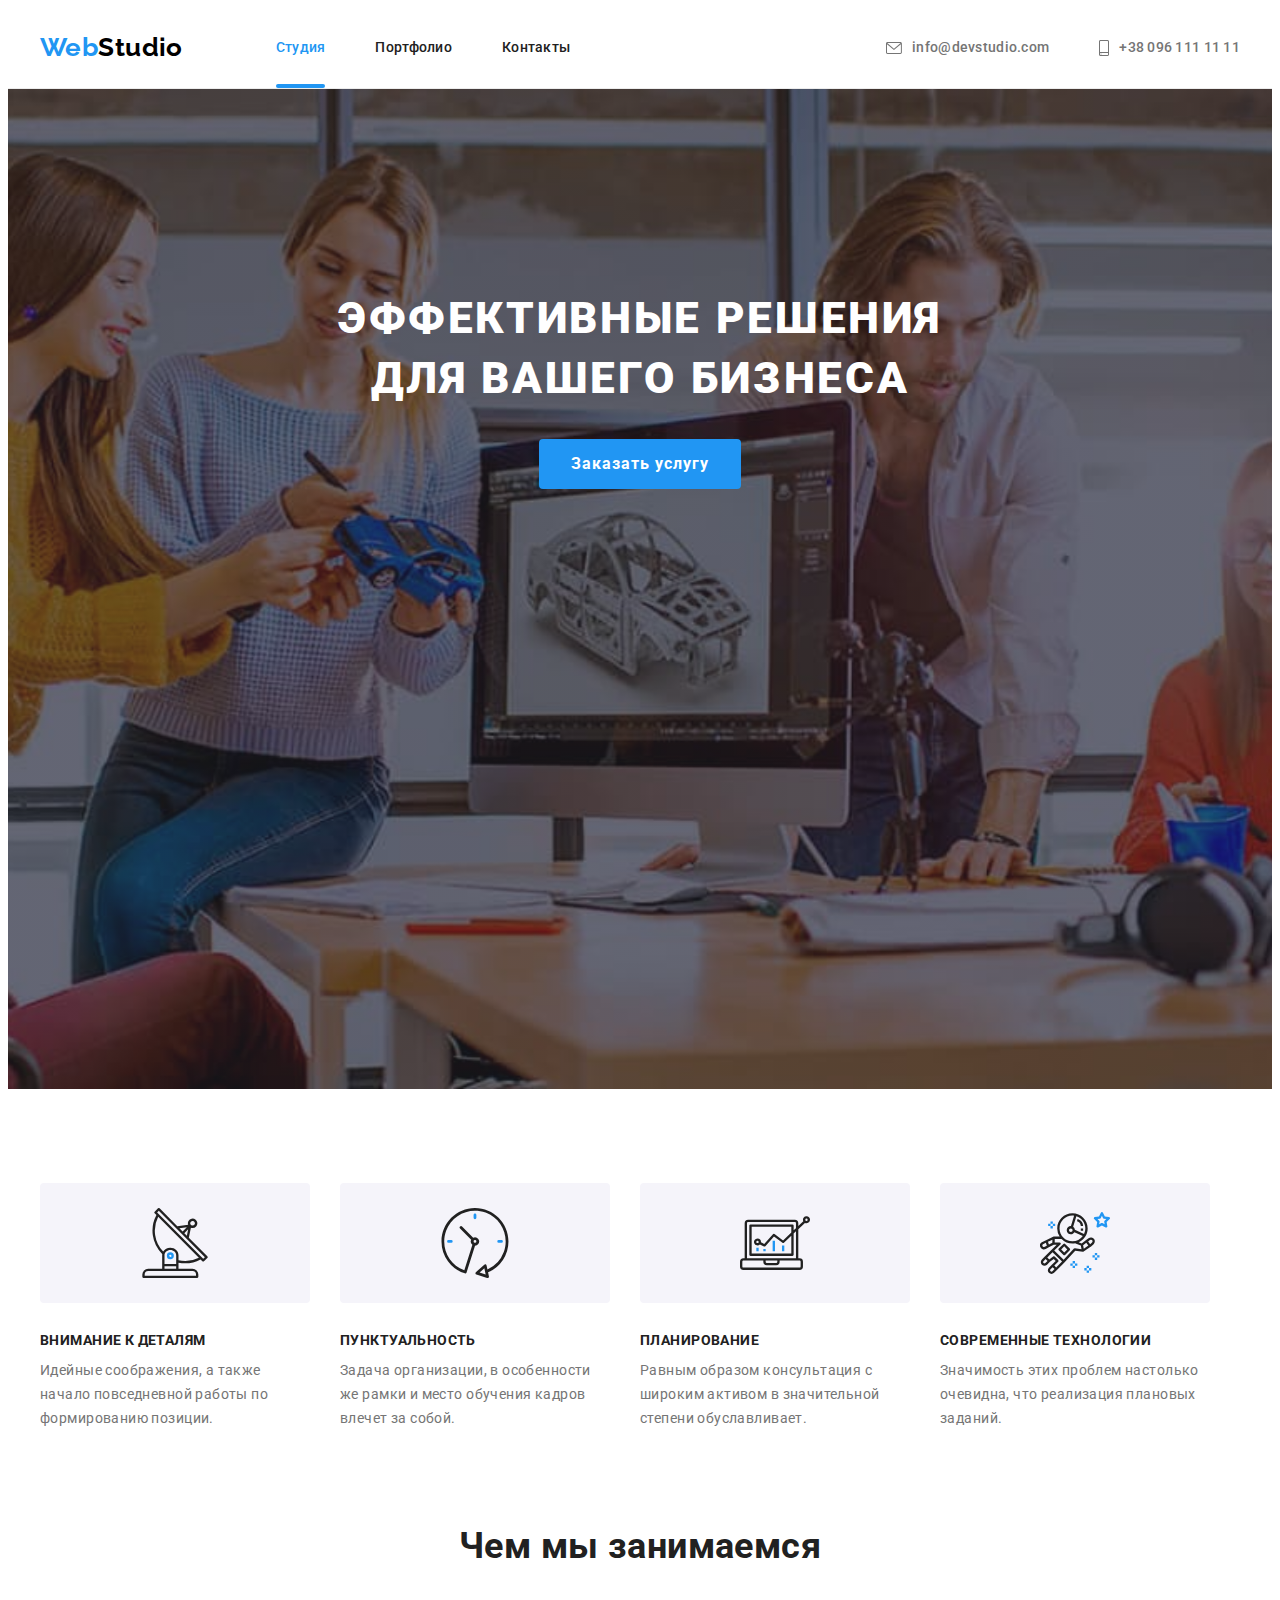
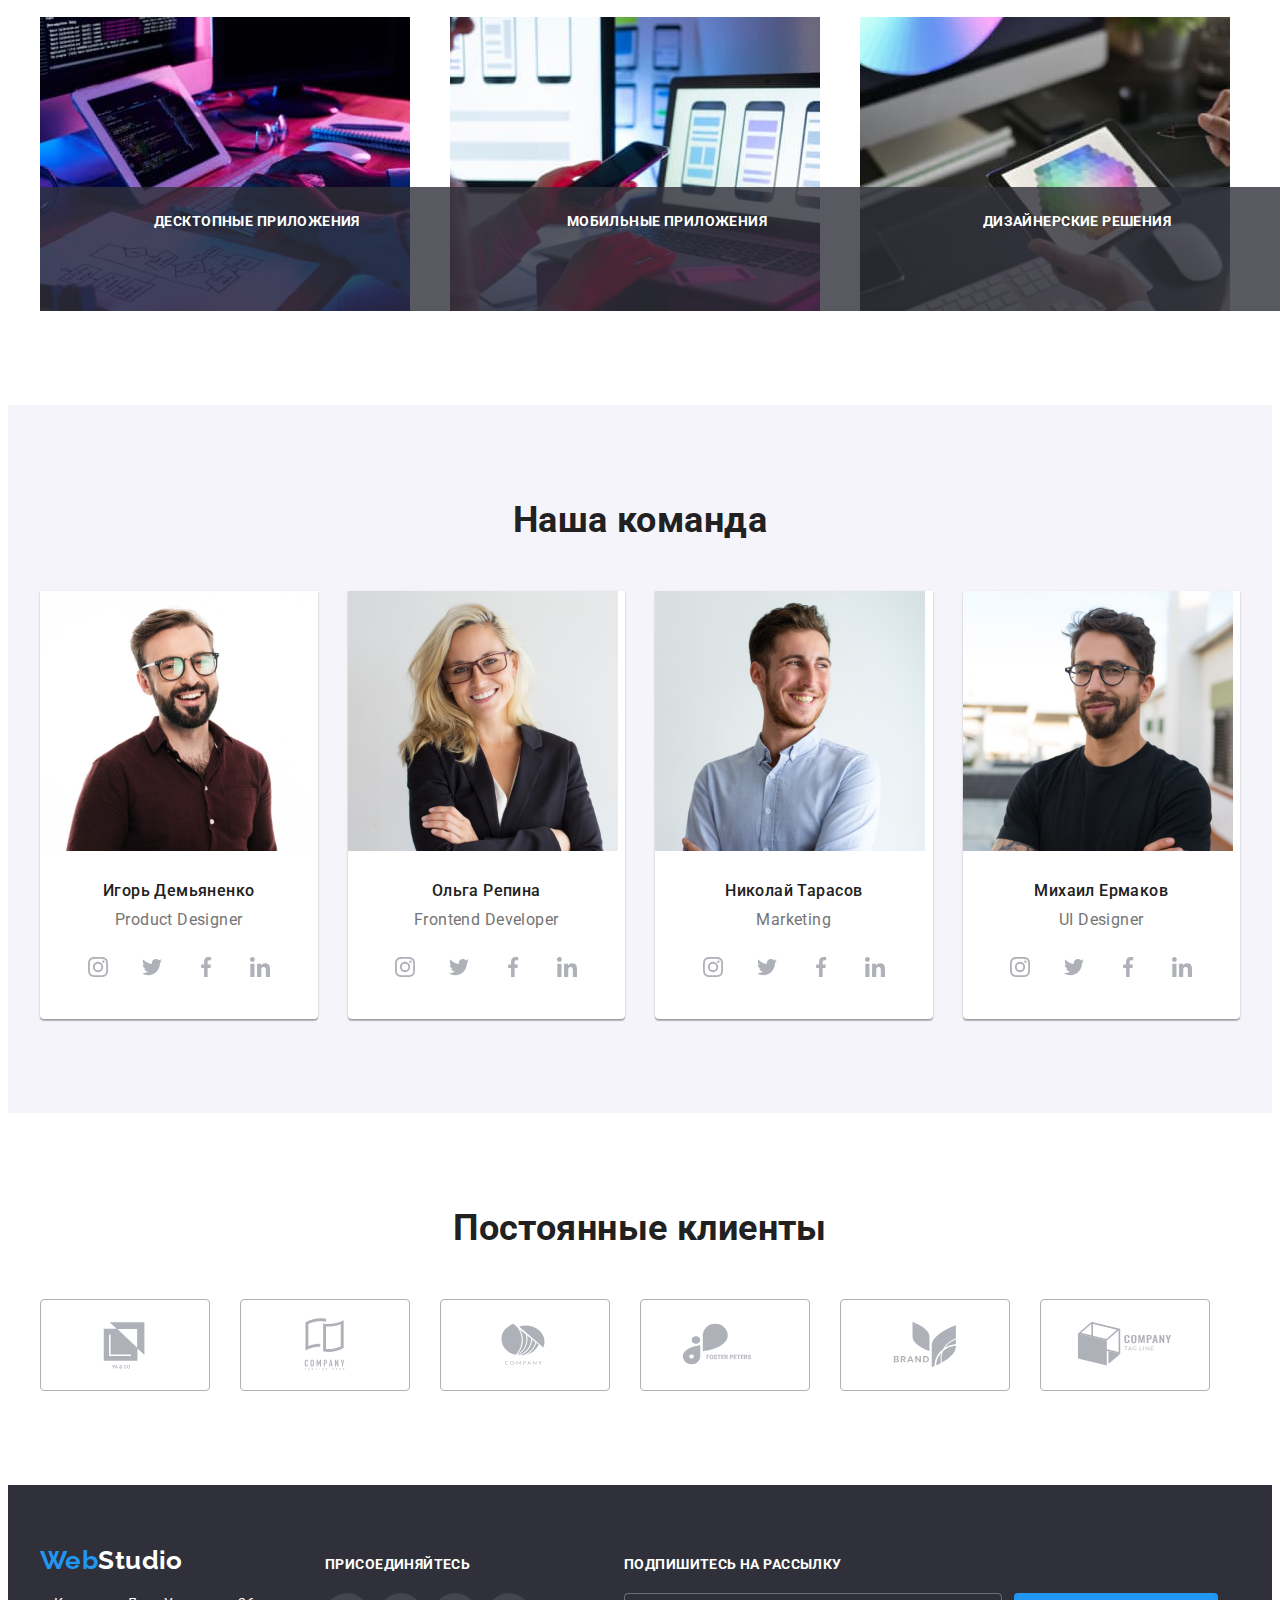
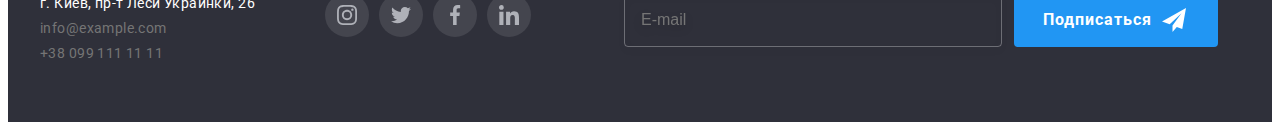
==== index.html @ b21def28 "add modal input" ====
<!DOCTYPE html>
<html lang="ru">

<head>
    <meta charset="UTF-8">
    <meta http-equiv="X-UA-Compatible" content="IE=edge">
    <meta name="viewport" content="width=device-width, initial-scale=1.0">
    <title>WebStudio</title>
    <link rel="preconnect" href="https://fonts.googleapis.com">
    <link rel="preconnect" href="https://fonts.gstatic.com" crossorigin>
    <link href="https://fonts.googleapis.com/css2?family=Raleway:wght@700&family=Roboto:wght@400;500;700;900&display=swap"
        rel="stylesheet">
    <link rel="stylesheet" href="https://cdnjs.cloudflare.com/ajax/libs/modern-normalize/1.1.0/modern-normalize.min.css"
        integrity="sha512-wpPYUAdjBVSE4KJnH1VR1HeZfpl1ub8YT/NKx4PuQ5NmX2tKuGu6U/JRp5y+Y8XG2tV+wKQpNHVUX03MfMFn9Q=="
        crossorigin="anonymous" referrerpolicy="no-referrer" />
    <link rel="stylesheet" href="./css/styles.css" />
</head>

<body>

    <!--Шапка сайта-->
    
    <header class="page-header">
        <div class="container container-header">
            <a href="./index.html" class="logo black"><span class="logo-colorful">Web</span>Studio</a>

            <!--Навигация на другие страницы-->

            <nav class="site-nav">
                <ul class="site-nav-list">
                    <li class="site-nav-item">
                        <a href="./index.html" class="link current">Студия</a>
                    </li>
                    <li class="site-nav-item">
                        <a href="./portfolio.html" class="link">Портфолио</a>
                    </li>
                    <li class="site-nav-item">
                        <a href="" class="link">Контакты</a>
                    </li>
                </ul>
            </nav>

            <!--Контактная информация-->

            <ul class="contacts">
                <li class="contacts-item">                                           
                    <a href="mailto:info@devstudio.com" class="contacts-link">
                        <svg class="contacts-item-icon" width="16px" height="12px">
                        <use href="images/icons.svg#icon-envelope-hover"></use>
                    </svg>info@devstudio.com</a>
                </li>
                <li class="contacts-item">
                    <a href="tel:+380961111111" class="contacts-link">
                        <svg class="contacts-item-icon" width="10px" height="16px">
                            <use href="images/icons.svg#icon-smartphone"></use>
                        </svg>+38 096 111 11 11</a>
                </li>
            </ul>
        </div>
    </header>

    <main>

        <!--Герой-->

        <section class="hero">
            <div class="container">

                <h1 class="hero-title">Эффективные решения для вашего бизнеса</h1>
                <button type="button" class="button" data-modal-open>Заказать услугу</button>
            </div>
        </section>

        <!--Преимущества-->

        <section class="section">
            <div class="container">
                <h2 class="section-title visually-hidden">Наши преимущества</h2>
                <ul class="features-list">
                    <li class="features-item features-item-details">
                        <div class="features-thumb">
                            <svg class="features-icon" width="70px" height="70px">
                                <use href="images/icons.svg#icon-antenna"></use>
                            </svg>
                        </div>
                        <h3 class="features-title">Внимание к деталям</h3>
                        <p class="features-text">Идейные соображения, а также начало повседневной работы по формированию позиции.</p>
                    </li>
                    <li class="features-item features-item-punctuality">
                        <div class="features-thumb">
                            <svg class="features-icon" width="70px" height="70px">
                                <use href="images/icons.svg#icon-clock"></use>
                            </svg>
                        </div>
                        <h3 class="features-title">Пунктуальность</h3>
                        <p class="features-text">Задача организации, в особенности же рамки и место обучения кадров влечет за собой.</p>
                    </li>
                    <li class="features-item features-item-planning">
                        <div class="features-thumb">
                            <svg class="features-icon" width="70px" height="70px">
                                <use href="images/icons.svg#icon-diagram"></use>
                            </svg>
                        </div>
                        <h3 class="features-title">Планирование</h3>
                        <p class="features-text">Равным образом консультация с широким активом в значительной степени обуславливает.</p>
                    </li>
                    <li class="features-item features-item-technologies">
                        <div class="features-thumb">
                            <svg class="features-icon" width="70px" height="70px">
                                <use href="images/icons.svg#icon-astronaut"></use>
                            </svg>
                        </div>
                        <h3 class="features-title">Современные технологии</h3>
                        <p class="features-text">Значимость этих проблем настолько очевидна, что реализация плановых заданий.</p>
                    </li>
                </ul>
            </div>
        </section>

        <!-- Род занятий -->

        <section class="work-section section">
            <div class="container">
                <h2 class="section-title">Чем мы занимаемся</h2>
                <ul class="work-list">
                    <li class="work-item">
                        <div class="work-wrap">
                            <img src="./images/programer-work-place.jpg" alt="Крупный план рабоего стола с планшетом и схемами разрботчика"
                                width="370" class="work-img">
                                <p class="work-img-text">Десктопные приложения</p>
                        </div>
                    </li>
                    <li class="work-item">
                        <div class="work-wrap">
                            <img src="./images/mobile-interface-design-process.jpg"
                                alt="Процесс разработки дизайна интерфейса мобильного приложения" width="370" class="work-img">
                            <p class="work-img-text">Мобильные приложения</p>
                        </div>
                    </li>
                    <li class="work-item">
                        <div class="work-wrap">
                            <img src="./images/web-design-choose-colour.jpg" alt="Творчиский момент выбора цветовой палитры веб дизайнером"
                                width="370" class="work-img">
                            <p class="work-img-text">Дизайнерские решения</p>
                        </div>
                    </li>
                </ul>
            </div>
        </section>

        <!--Команда-->

        <section class="team-section section">
            <div class="container">
                <h2 class="section-title">Наша команда</h2>
                <ul class="team-list">
                    <li class="team-item">
                        <img src="./images/Product-Designer.jpg" alt="Член команды. Product Designer" width="270" class="team-img">
                        <div class="team-item-content">
                            <h3 class="team-title">Игорь Демьяненко</h3>
                            <p class="team-content">Product Designer</p>
                            <ul class="socials-list">
                                <li class="socials-item">
                                    <a href="" class="socials-link">
                                        <svg class="socials-icon" width="20px" height="20px">
                                            <use href="images/icons.svg#icon-instagram"></use>
                                        </svg>
                                    </a>
                                </li>
                                <li class="socials-item">
                                    <a href="" class="socials-link">
                                        <svg class="socials-icon" width="20px" height="20px">
                                            <use href="images/icons.svg#icon-twitter"></use>
                                        </svg>
                                    </a>
                                </li>
                                <li class="socials-item">
                                    <a href="" class="socials-link">
                                        <svg class="socials-icon" width="20px" height="20px">
                                            <use href="images/icons.svg#icon-facebook"></use>
                                        </svg>
                                    </a>
                                </li>
                                <li class="socials-item">
                                    <a href="" class="socials-link">
                                        <svg class="socials-icon" width="20px" height="20px">
                                            <use href="images/icons.svg#icon-linkedin"></use>
                                        </svg>
                                    </a>
                                </li>
                            </ul>
                        </div>
                    </li>
                    <li class="team-item">
                        <img src="./images/Frontend-Developer.jpg" alt="Член команды. Frontend Developer" width="270" class="team-img">
                        <div class="team-item-content">
                            <h3 class="team-title">Ольга Репина</h3>
                            <p class="team-content">Frontend Developer</p>
                            <ul class="socials-list">
                                <li class="socials-item">
                                    <a href="" class="socials-link socials-link">
                                        <svg class="socials-icon" width="20px" height="20px">
                                            <use href="images/icons.svg#icon-instagram"></use>
                                        </svg>
                                    </a>
                                </li>
                                <li class="socials-item">
                                    <a href="" class="socials-link">
                                        <svg class="socials-icon" width="20px" height="20px">
                                            <use href="images/icons.svg#icon-twitter"></use>
                                        </svg>
                                    </a>
                                </li>
                                <li class="socials-item">
                                    <a href="" class="socials-link">
                                        <svg class="socials-icon" width="20px" height="20px">
                                            <use href="images/icons.svg#icon-facebook"></use>
                                        </svg>
                                    </a>
                                </li>
                                <li class="socials-item">
                                    <a href="" class="socials-link">
                                        <svg class="socials-icon" width="20px" height="20px">
                                            <use href="images/icons.svg#icon-linkedin"></use>
                                        </svg>
                                    </a>
                                </li>
                            </ul>
                        </div>
                    </li>
                    <li class="team-item">
                        <img src="./images/Marketing.jpg" alt="Член команды. Marketing" width="270" class="team-img">
                        <div class="team-item-content">
                            <h3 class="team-title">Николай Тарасов</h3>
                            <p class="team-content">Marketing</p>
                            <ul class="socials-list">
                                <li class="socials-item">
                                    <a href="" class="socials-link">
                                        <svg class="socials-icon" width="20px" height="20px">
                                            <use href="images/icons.svg#icon-instagram"></use>
                                        </svg>
                                    </a>
                                </li>
                                <li class="socials-item">
                                    <a href="" class="socials-link">
                                        <svg class="socials-icon" width="20px" height="20px">
                                            <use href="images/icons.svg#icon-twitter"></use>
                                        </svg>
                                    </a>
                                </li>
                                <li class="socials-item">
                                    <a href="" class="socials-link">
                                        <svg class="socials-icon" width="20px" height="20px">
                                            <use href="images/icons.svg#icon-facebook"></use>
                                        </svg>
                                    </a>
                                </li>
                                <li class="socials-item">
                                    <a href="" class="socials-link">
                                        <svg class="socials-icon" width="20px" height="20px">
                                            <use href="images/icons.svg#icon-linkedin"></use>
                                        </svg>
                                    </a>
                                </li>
                            </ul>
                        </div>
                    </li>
                    <li class="team-item">
                        <img src="./images/UI-Designer.jpg" alt="Член команды. UI Designer" width="270" class="team-img">
                        <div class="team-item-content">
                            <h3 class="team-title">Михаил Ермаков</h3>
                            <p class="team-content">UI Designer</p>
                            <ul class="socials-list">
                                <li class="socials-item">
                                    <a href="" class="socials-link">
                                        <svg class="socials-icon" width="20px" height="20px">
                                            <use href="images/icons.svg#icon-instagram"></use>
                                        </svg>
                                    </a>
                                </li>
                                <li class="socials-item">
                                    <a href="" class="socials-link">
                                        <svg class="socials-icon" width="20px" height="20px">
                                            <use href="images/icons.svg#icon-twitter"></use>
                                        </svg>
                                    </a>
                                </li>
                                <li class="socials-item">
                                    <a href="" class="socials-link">
                                        <svg class="socials-icon" width="20px" height="20px">
                                            <use href="images/icons.svg#icon-facebook"></use>
                                        </svg>
                                    </a>
                                </li>
                                <li class="socials-item">
                                    <a href="" class="socials-link">
                                        <svg class="socials-icon" width="20px" height="20px">
                                            <use href="images/icons.svg#icon-linkedin"></use>
                                        </svg>
                                    </a>
                                </li>
                            </ul>
                        </div>
                    </li>
                </ul>
            </div>
        </section>

        <!-- Clients -->
        <section class="clients-section section">
            <div class="container">
                <h2 class="section-title">Постоянные клиенты</h2>
                <ul class="clients-list">
                    <li class="clients-item">
                        <a href="" class="clients-link">
                            <svg class="clients-icon" width="106px" height="60px">
                                <use href="images/icons.svg#icon-Logo-1"></use>
                            </svg>
                        </a>
                    </li>
                    <li class="clients-item">
                        <a href="" class="clients-link">
                            <svg class="clients-icon" width="106px" height="60px">
                                <use href="images/icons.svg#icon-Logo-2"></use>
                            </svg>
                        </a>
                    </li>
                    <li class="clients-item">
                        <a href="" class="clients-link">
                            <svg class="clients-icon" width="106px" height="60px">
                                <use href="images/icons.svg#icon-Logo-3"></use>
                            </svg>
                        </a>
                    </li>
                    <li class="clients-item">
                        <a href="" class="clients-link">
                            <svg class="clients-icon" width="106px" height="60px">
                                <use href="images/icons.svg#icon-Logo-4"></use>
                            </svg>
                        </a>
                    </li>
                    <li class="clients-item">
                        <a href="" class="clients-link">
                            <svg class="clients-icon" width="106px" height="60px">
                                <use href="images/icons.svg#icon-Logo-5"></use>
                            </svg>
                        </a>
                    </li>
                    <li class="clients-item">
                        <a href="" class="clients-link">
                            <svg class="clients-icon" width="106px" height="60px">
                                <use href="images/icons.svg#icon-Logo-6"></use>
                            </svg>
                        </a>
                    </li>
                </ul>
            </div>
        </section>

    </main>

    <!--Футер-->

    <footer class="footer-page">
        <section class="container footer-container">
            <div class="footer-address">
            <a href="./index.html" class="logo white footer"><span class="logo-colorful">Web</span>Studio</a>
            <address class="address-page">
                <ul class="address-info">
                    <li class="address-info-item">
                        <a href="https://goo.gl/maps/abhT5cTDyqeb4DfZ7" target="_blank" rel="noopener noreferrer" class="location link">г. Киев,
                            пр-т Леси Украинки, 26</a>
                        </li>
                    <li class="address-info-item">
                        <a href="mailto:info@example.com" class="contacts-link">info@example.com</a>
                    </li>
                    <li class="address-info-item">
                        <a href="tel:+380991111111" class="contacts-link">+38 099 111 11 11</a>
                    </li>
                </ul>
            </address>
            </div>
            <div class="join">
                <h3 class="join-title">присоединяйтесь</h3>
                <ul class="socials-list join-socials-list">
                    <li class="socials-item page-socials-item">
                        <a href="" class="socials-link">
                            <svg class="socials-icon" width="20px" height="20px">
                                <use href="images/icons.svg#icon-instagram"></use>
                            </svg>
                        </a>
                    </li>
                    <li class="socials-item page-socials-item">
                        <a href="" class="socials-link">
                            <svg class="socials-icon" width="20px" height="20px">
                                <use href="images/icons.svg#icon-twitter"></use>
                            </svg>
                        </a>
                    </li>
                    <li class="socials-item page-socials-item">
                        <a href="" class="socials-link">
                            <svg class="socials-icon" width="20px" height="20px">
                                <use href="images/icons.svg#icon-facebook"></use>
                            </svg>
                        </a>
                    </li>
                    <li class="socials-item page-socials-item">
                        <a href="" class="socials-link">
                            <svg class="socials-icon" width="20px" height="20px">
                                <use href="images/icons.svg#icon-linkedin"></use>
                            </svg>
                        </a>
                    </li>
                </ul>
            </div>
            <div class="sub">
                <h3 class="join-title">Подпишитесь на рассылку</h3>
                <form class="sub-form">
                    <div class="form-wrap">
                        <label for="user-email"></label>
                        <input 
                            type="text" 
                            name="user-email" 
                            id="user-email"
                            class="sub-input"
                            placeholder="E-mail"
                            required>
                        <button class="button sub-btn"><span>Подписаться</span>
                            <svg width="24px" height="24px" class="sub-btn-icon">
                                <use href="./images/icons.svg#icon-send"></use>
                            </svg>
                        </button>
                    </div>
                </form>
            </div>
        </section>
    </footer>

    <!-- Модальное окно -->

    <div class="backdrop is-hidden" data-modal>
        <div class="modal">
            <button class="modal-close-button" data-modal-close>
                <svg width="11px" height="11px">
                    <use href="images/icons.svg#icon-close-btn"></use>
                </svg>
            </button>
            <p class="modal-title">Оставьте свои данные, мы вам перезвоним</p>
            <form class="modal-form">
                <div class="form-field">
                    <label for="user-name" class="modal-label">Имя</label>
                    <input type="text" name="user-name" id="user-name" class="modal-input" required>
                    <label for="user-tel" class="modal-label">Телефон</label>
                    <input type="text" name="user-tel" id="user-tel" class="modal-input" required>
                    <label for="user-mail" class="modal-label">Почта</label>
                    <input type="text" name="user-mail" id="user-mail" class="modal-input" required>
                    <buttont type="submit" class="button">Отправить</buttont>
                </div>
                
            </form>
        </div>
    </div>

    <script src="./js/modal.js"></script>

</body>

</html>
---- css/styles.css ----
/* цвет основоного текста #212121 */
/* вторичный цвет текста #757575 */
/* белый #fff */
/* черный #000000 */
/* акцент #2196F3 */
/* вторичный цвет фона #F5F4FA */
/* цвет футера #2F303A */

:root {
  --title-text-color: #212121;
  --primary-text-color: #757575;
  --accent-color: #2196f3;
  --secondary-bgc: #f5f4fa;
  --primary-white-color: #ffffff;
  --primary-black-color: #000000;
  --secondary-black-color: #2f303a;
  --secondary-btn-color: #188ce8;
  --secondary-border-color: #eeeeee;
  --primary-border-color: #ececec;
  --border-color: #afb1b8;
  --socials-bg-color: rgba(255, 255, 255, 0.1);
  --top-color: rgba(33, 150, 243, 0.9);
}

body {
  background-color: var(--primary-white-color);
  color: var(--primary-text-color);
  font-family: 'Roboto', sans-serif;
  letter-spacing: 0.03em;
  font-size: 14px;
  line-height: 1.14;
  box-sizing: border-box;
}

ul {
  padding: 0;
  margin: 0;
  list-style: none;
}

h1,
h2,
h3,
p {
  margin: 0;
}

img {
  display: block;
  max-width: 100%;
  height: auto;
}

.container {
  margin: 0 auto;
  padding: 0 15px;
  /* outline: 2px solid tomato; */
  width: 1200px;
}

.visually-hidden {
  position: absolute;
  white-space: nowrap;
  width: 1px;
  height: 1px;
  overflow: hidden;
  border: 0;
  padding: 0;
  clip: rect(0 0 0 0);
  clip-path: inset(50%);
  margin: -1px;
}

/* Header */

.container-header {
  display: flex;
  align-items: center;
}

.page-header {
  border-bottom: 1px solid var(--primary-border-color);
}
/* Logo */

.logo {
  font-family: 'Raleway', sans-serif;
  font-size: 26px;
  line-height: 1.2;
  font-weight: 700;
  text-decoration: none;
}

.logo.black {
  color: var(--primary-black-color);
}

.logo.white {
  color: var(--primary-white-color);
}

.logo-colorful {
  color: var(--accent-color);
}

/* Site nav */
.site-nav-list {
  display: flex;
}

.site-nav-item + .site-nav-item {
  margin-left: 50px;
}

.site-nav {
  margin-left: 93px;
  font-weight: 500;
  letter-spacing: 0.02em;
  color: var(--title-text-color);
}

.site-nav .link {
  display: block;
  padding: 32px 0;
  text-decoration: none;
  position: relative;
  transition: color 250ms cubic-bezier(0.4, 0, 0.2, 1);
  color: var(--title-text-color);
}

.site-nav .link:hover,
.site-nav .link:focus {
  color: var(--accent-color);
}

.site-nav .link.current {
  color: var(--accent-color);
}

.site-nav .link.current::after {
  content: '';
  width: 100%;
  height: 4px;
  position: absolute;
  background-color: var(--accent-color);
  left: 0;
  bottom: 0;
  border-radius: 2px;
}

/* Contacts */
.contacts {
  display: flex;
  align-items: center;
  margin-left: auto;
  font-weight: 500;
  letter-spacing: 0.02em;
}

.contacts-item + .contacts-item {
  margin-left: 50px;
}

.contacts-item-icon {
  margin-right: 10px;
  fill: currentColor;
}

.contacts-item-icon:hover {
  fill: var(--accent-color);
}

.contacts-link {
  display: flex;
  align-items: center;
  transition: color 250ms cubic-bezier(0.4, 0, 0.2, 1);
  color: var(--primary-text-color);
  text-decoration: none;
}

.contacts-link:hover,
.contacts-link:focus {
  color: var(--accent-color);
}

/* Hero */

.hero {
  padding: 200px 0;
  max-width: 1600px;
  height: 600px;
  margin-left: auto;
  margin-right: auto;
  text-align: center;
  letter-spacing: 0.06em;
  background-color: var(--secondary-black-color);
  background-image: linear-gradient(rgba(47, 48, 58, 0.4), rgba(47, 48, 58, 0.4)),
    url(../images/hero-bg.jpg);
  background-repeat: no-repeat;
  background-position: center;
  background-size: cover;
}

.hero-title {
  margin-left: auto;
  margin-right: auto;
  margin-top: 0;
  margin-bottom: 30px;
  width: 696px;
  font-weight: 900;
  font-size: 44px;
  line-height: 1.36;
  letter-spacing: 0.06em;
  text-transform: uppercase;
  color: var(--primary-white-color);
}

/* Button */

.button {
  padding: 10px 32px;
  border-radius: 4px;
  min-width: 200px;
  font-weight: 700;
  font-size: 16px;
  line-height: 1.88;
  letter-spacing: 0.06em;
  text-align: center;
  cursor: pointer;
  border: none;
  font-family: inherit;
  transition: background-color 250ms cubic-bezier(0.4, 0, 0.2, 1);
  color: var(--primary-white-color);
  background-color: var(--accent-color);
}

.button:hover,
.button:focus {
  background-color: var(--secondary-btn-color);
}

/* Section */

.section.no-padding {
  padding-top: 0;
  padding-bottom: 0;
}

.section-title {
  margin-top: 0;
  margin-bottom: 50px;
  font-weight: 700;
  font-size: 36px;
  line-height: 1.17;
  text-align: center;
  color: var(--title-text-color);
}

/* Features */
.section {
  padding-top: 94px;
  padding-bottom: 94px;
}

.features-list {
  display: flex;
  margin-left: -30px;
}

.features-item {
  margin-left: 30px;
  width: 270px;
}

.features-thumb {
  display: flex;
  justify-content: center;
  align-items: center;
  margin-bottom: 30px;
  height: 120px;
  background-color: var(--secondary-bgc);
  border-radius: 4px;
}

.features-title {
  margin-top: 0;
  margin-bottom: 10px;
  font-weight: 700;
  font-size: 14px;
  text-transform: uppercase;
  color: var(--title-text-color);
}

.features-text {
  margin-top: 0;
  margin-bottom: 0;
  line-height: 1.71;
  width: 270px;
}

/* Work */

.work-section {
  padding-top: 0;
}

.work-list {
  display: flex;
  flex-wrap: wrap;
  margin-left: -30px;
}

.work-item {
  flex-basis: calc(100% / 3 - 30px);
  margin-left: 30px;
}

.work-wrap {
  position: relative;
}

.work-img-text {
  position: absolute;
  bottom: 0;
  left: 0;
  padding: 27px;
  width: 100%;
  height: 70px;
  font-weight: 700;
  text-align: center;
  text-transform: uppercase;
  color: var(--primary-white-color);
  background: rgba(47, 48, 58, 0.8);
}

/* Team */

.team-section {
  background-color: var(--secondary-bgc);
}

.team-title {
  margin-top: 0;
  margin-bottom: 10px;
  font-weight: 500;
  font-size: 16px;
  line-height: 1.19;
  color: var(--title-text-color);
}

.team-content {
  font-size: 16px;
  line-height: 1.19;
}

.team-list {
  display: flex;
  flex-wrap: wrap;
  margin-left: -30px;
}

.team-item-content {
  padding: 30px 0;
}

.team-item {
  flex-basis: calc(100% / 4 - 30px);
  margin-left: 30px;
  text-align: center;
  background-color: var(--primary-white-color);
  box-shadow: 0px 1px 3px rgba(0, 0, 0, 0.12), 0px 1px 1px rgba(0, 0, 0, 0.14),
    0px 2px 1px rgba(0, 0, 0, 0.2);
  border-radius: 0px 0px 4px 4px;
}

/* Socials */

.socials-list {
  display: flex;
  justify-content: center;
  margin-top: 16px;
}

.socials-item {
  width: 44px;
  height: 44px;
}

.socials-item + .socials-item {
  margin-left: 10px;
}

.socials-link {
  display: flex;
  align-items: center;
  justify-content: center;
  width: 100%;
  height: 100%;
  transition: background-color 250ms cubic-bezier(0.4, 0, 0.2, 1),
    color 250ms cubic-bezier(0.4, 0, 0.2, 1);
  color: #afb1b8;
  background-color: var(--socials-bg-color);
  border-radius: 50%;
}

.socials-link:hover,
.socials-link:focus {
  background-color: var(--accent-color);
  color: var(--primary-white-color);
}
.socials-icon {
  fill: currentColor;
}

/* Clients */
.clients-list {
  display: flex;
}

.clients-item {
  width: 170px;
  height: 92px;
}

.clients-item:not(:first-child) {
  margin-left: 30px;
}

.clients-link {
  display: flex;
  justify-content: center;
  align-items: center;
  margin: auto;
  width: 100%;
  height: 100%;
  box-sizing: border-box;
  transition: color 250ms cubic-bezier(0.4, 0, 0.2, 1), border 250ms cubic-bezier(0.4, 0, 0.2, 1);
  color: var(--border-color);
  border: 1px solid var(--border-color);
  border-radius: 4px;
}

.clients-icon {
  fill: currentColor;
}

.clients-link:hover,
.clients-link:focus {
  color: var(--accent-color);
  border: 1px solid var(--accent-color);
}

/* Footer */
.footer-page {
  background-color: var(--secondary-black-color);
  padding-top: 60px;
  padding-bottom: 60px;
}

.footer-container {
  display: flex;
  align-items: baseline;
}

.adress-info {
  font-size: 14px;
  line-height: 1.71;
}

.address-page {
  margin-top: 20px;
}

.address-info {
  font-style: normal;
  list-style: none;
}

.location {
  color: var(--primary-white-color);
  text-decoration: none;
}

.address-info-item:not(:last-child) {
  margin-bottom: 9px;
}

/* Join */
.join {
  margin-left: 70px;
}

.join-title {
  font-family: Roboto;
  font-weight: 700;
  font-size: 14px;
  line-height: 1.14;
  letter-spacing: 0.03em;
  color: var(--primary-white-color);
  text-transform: uppercase;
}
.join-socials-list {
  margin-top: 20px;
}

.page-socials-link {
  background-color: var(--socials-bg-color);
}

/* Portfolio Page */

/*Filter */

.filter-button {
  font-family: inherit;
  color: var(--title-text-color);
  font-weight: 500;
  font-size: 16px;
  line-height: 1.62;
  letter-spacing: 0.03em;
  text-align: center;
  cursor: pointer;
  padding: 6px 22px;
  border-radius: 4px;
  transition: background-color 250ms cubic-bezier(0.4, 0, 0.2, 1),
    box-shadow 250ms cubic-bezier(0.4, 0, 0.2, 1), color 250ms cubic-bezier(0.4, 0, 0.2, 1);
  border: none;
}

.filter-button:focus,
.filter-button:hover {
  color: var(--primary-white-color);
  background-color: var(--accent-color);
  box-shadow: 0px 1px 1px rgba(0, 0, 0, 0.12), 0px 4px 4px rgba(0, 0, 0, 0.06),
    1px 4px 6px rgba(0, 0, 0, 0.16);
  border-radius: 4px;
  border: none;
}

.filter-list {
  display: flex;
  justify-content: center;
  margin-bottom: 50px;
}

.filter-item + .filter-item {
  margin-left: 8px;
}

/* Portfolio */

.portfolio {
  padding-top: 94px;
  padding-bottom: 94px;
}

.portfolio-title {
  margin-bottom: 4px;
  font-weight: 700;
  font-size: 18px;
  line-height: 2;
  letter-spacing: 0.06em;
  color: var(--title-text-color);
}

.portfolio-text {
  font-size: 16px;
  line-height: 1.87;
  color: var(--primary-text-color);
}

.portfolio-list {
  display: flex;
  flex-wrap: wrap;
  margin-left: -30px;
  margin-bottom: -30px;
}

.portfolio-item {
  flex-basis: calc(100% / 3 - 30px);
  margin-left: 30px;
  margin-bottom: 30px;
  /* position: relative; */
  background-color: var(--primary-white-color);
}

.portfolio-link {
  display: block;
  text-decoration: none;
  transition: box-shadow 250ms cubic-bezier(0.4, 0, 0.2, 1);
}

.portfolio-link:hover,
.portfolio-link:focus {
  box-shadow: 0px 1px 1px rgba(0, 0, 0, 0.12), 0px 4px 4px rgba(0, 0, 0, 0.06),
    1px 4px 6px rgba(0, 0, 0, 0.16);
}

.portfolio-item-frame {
  padding: 20px 24px;
  border: 1px solid var(--secondary-border-color);
}

.portfolio-item:hover .portfolio-outward-text {
  transform: translateY(0);
}

.portfolio-wrap {
  position: relative;
  overflow: hidden;
}

.portfolio-outward-text {
  position: absolute;
  transform: translateY(101%);
  transition: transform 250ms cubic-bezier(0.4, 0, 0.2, 1);
  top: 0;
  left: 0;
  padding: 63px 24px;
  height: 100%;
  font-size: 18px;
  line-height: 1.56;
  color: var(--primary-white-color);
  background-color: var(--top-color);
}

/* Modal */

.backdrop {
  position: fixed;
  top: 0;
  width: 100vw;
  height: 100vh;
  transition: opacity 250ms cubic-bezier(0.4, 0, 0.2, 1),
    visibility 250ms cubic-bezier(0.4, 0, 0.2, 1);
  background-color: rgba(0, 0, 0, 0.2);
}

.modal {
  position: absolute;
  top: 50%;
  left: 50%;
  transform: translate(-50%, -50%);
  width: 528px;
  height: 581px;
  background-color: var(--primary-white-color);
  box-shadow: 0px 1px 3px rgba(0, 0, 0, 0.12), 0px 1px 1px rgba(0, 0, 0, 0.14),
    0px 2px 1px rgba(0, 0, 0, 0.2);
  border-radius: 4px;
}

.modal-close-button {
  position: absolute;
  top: 8px;
  right: 8px;
  width: 30px;
  height: 30px;
  background-color: transparent;
  border: 1px solid rgba(0, 0, 0, 0.1);
  border-radius: 50%;
}

.is-hidden {
  opacity: 0;
  pointer-events: none;
  visibility: hidden;
}

.form-field {
  margin-left: 40px;
  width: 448px;
}

.modal-title {
  margin-bottom: 12px;
  font-weight: 700;
  font-size: 20px;
  line-height: 1.15;
  text-align: center;
  color: var(--title-text-color);
}

.modal-form {
  width: 448px;
}

.modal-input-wrap {
  position: relative;
  display: block;
}

.modal-input {
  margin-bottom: 10px;
  width: 100%;
  height: 40px;
  border: 1px solid rgba(33, 33, 33, 0.2);
  border-radius: 4px;
}

/* Sub */

.sub {
  margin-left: 93px;
}

.sub-form {
  margin-top: 20px;
}

.form-wrap {
  display: flex;
  justify-content: center;
}

.sub-input {
  padding-left: 16px;
  width: 358px;
  height: 50px;
  font-size: 16px;
  line-height: 1.25;
  background-color: transparent;
  filter: drop-shadow(0px 4px 4px rgba(0, 0, 0, 0.15));
  border: 1px solid rgba(255, 255, 255, 0.3);
  border-radius: 4px;
  color: rgba(255, 255, 255, 0.6);
}

.sub-btn {
  display: flex;
  align-items: center;
  margin-left: 12px;
  padding-left: 29px;
}

.sub-btn-icon {
  margin-left: 10px;
}
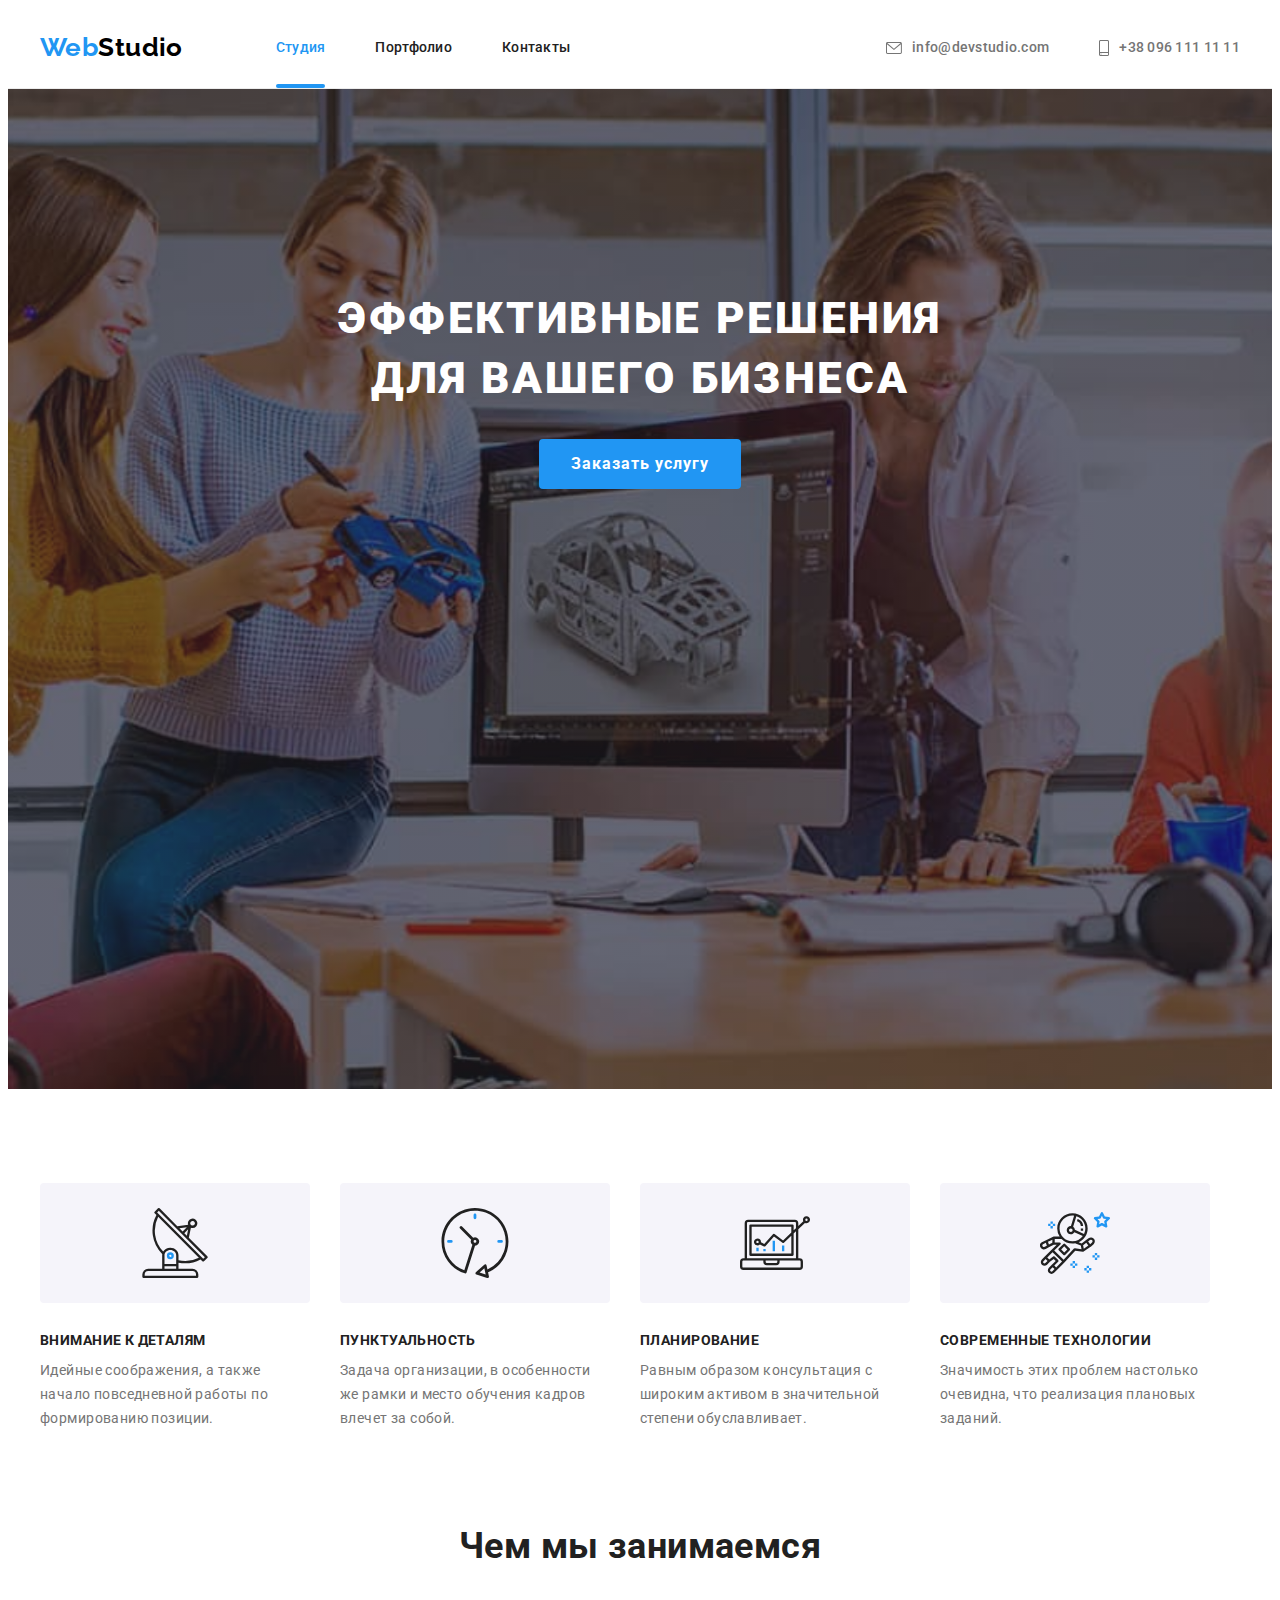
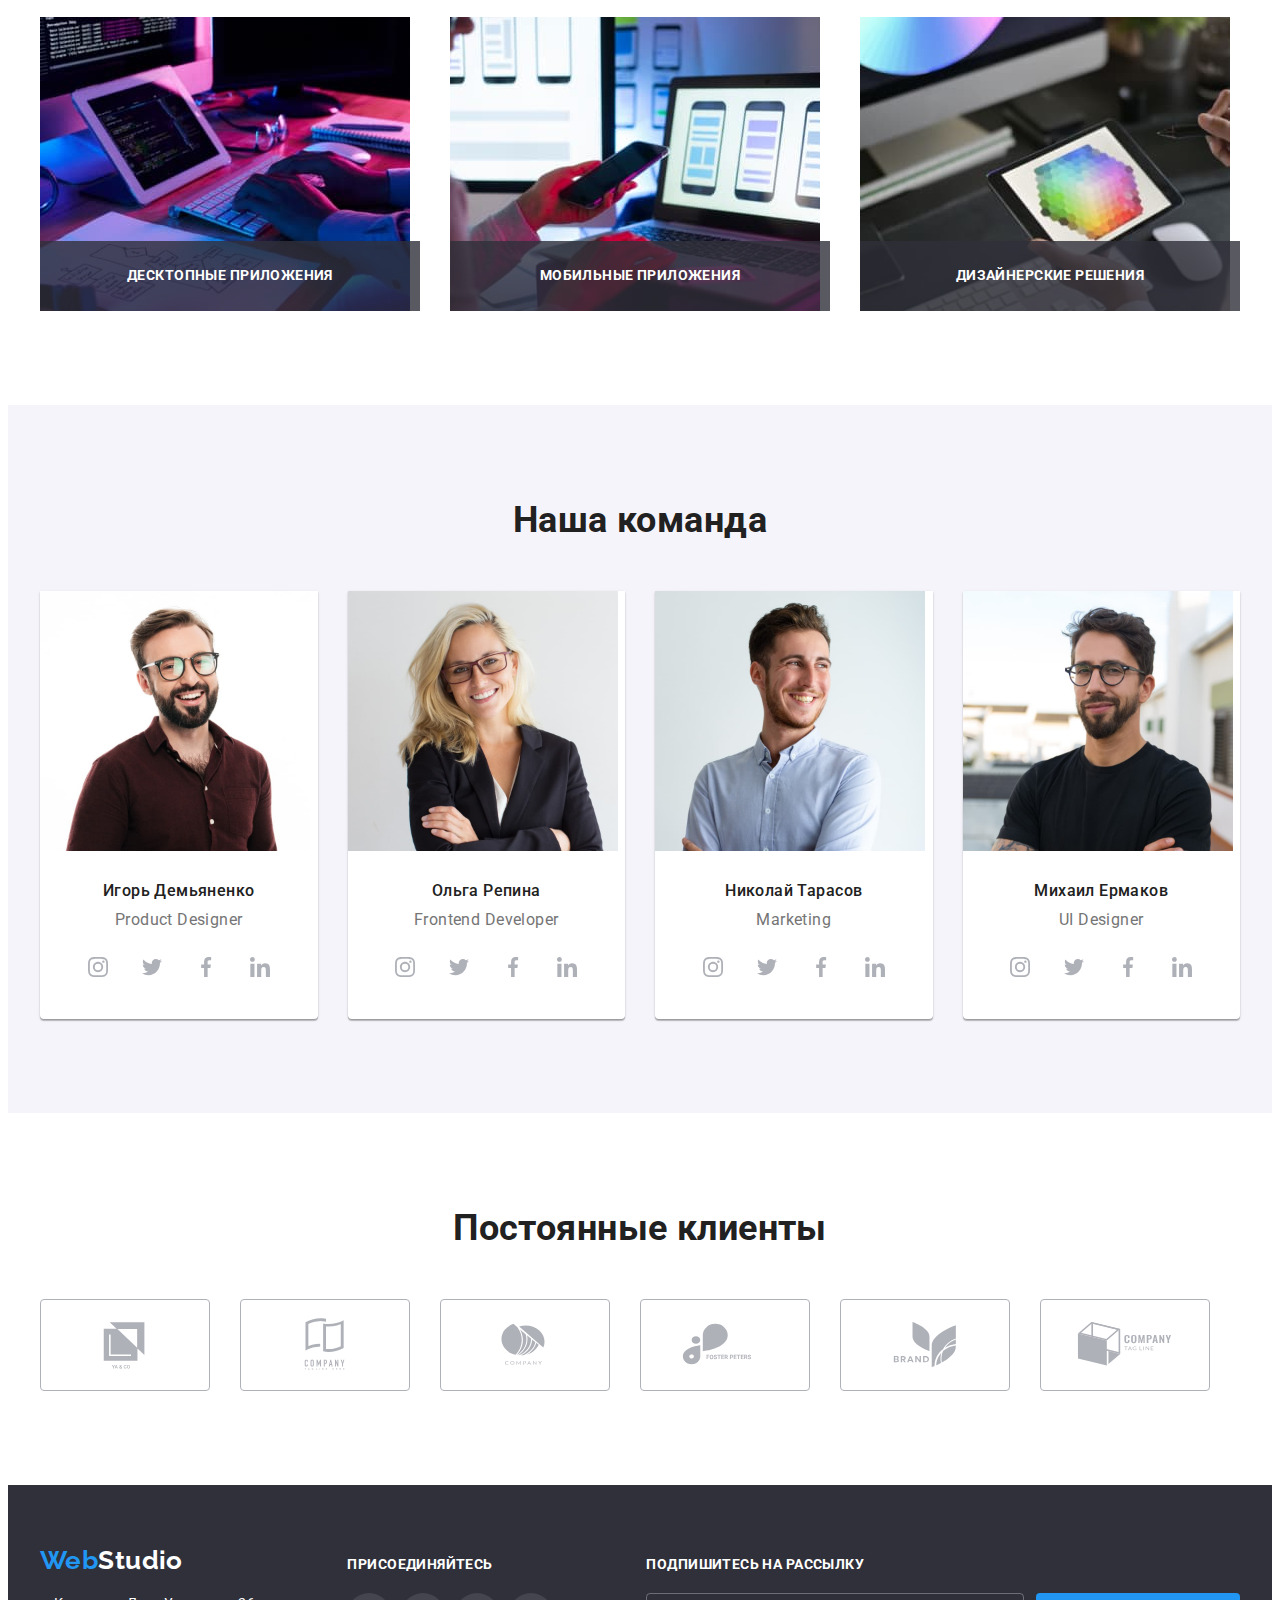
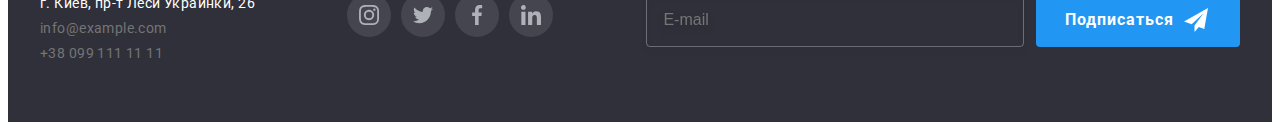
==== commit 6ea90528: "add input in modal" ====
--- a/index.html
+++ b/index.html
@@ -448,13 +448,39 @@
             <p class="modal-title">Оставьте свои данные, мы вам перезвоним</p>
             <form class="modal-form">
                 <div class="form-field">
-                    <label for="user-name" class="modal-label">Имя</label>
-                    <input type="text" name="user-name" id="user-name" class="modal-input" required>
-                    <label for="user-tel" class="modal-label">Телефон</label>
-                    <input type="text" name="user-tel" id="user-tel" class="modal-input" required>
-                    <label for="user-mail" class="modal-label">Почта</label>
-                    <input type="text" name="user-mail" id="user-mail" class="modal-input" required>
-                    <buttont type="submit" class="button">Отправить</buttont>
+                    <label class="modal-label">Имя 
+                        <span class="input-wrap">
+                            <input type="text" name="user-name" id="user-name" class="modal-input" required> 
+                            <svg width="18px" height="18px" class="modal-icon">
+                                <use href="./images/icons.svg#icon-person-black"></use>
+                            </svg>
+                        </span>
+                    </label>
+                    <label for="user-tel" class="modal-label">Телефон
+                        <span class="input-wrap">
+                            <input type="text" name="user-tel" id="user-tel" class="modal-input" required>
+                            <svg width="18px" height="18px" class="modal-icon">
+                                <use href="./images/icons.svg#icon-phone-black"></use>
+                            </svg>
+                        </span>
+                    </label>
+                    <label for="user-mail" class="modal-label">Почта
+                        <span class="input-wrap">
+                            <input type="text" name="user-mail" id="user-mail" class="modal-input" required>
+                            <svg width="18px" height="18px" class="modal-icon">
+                                <use href="./images/icons.svg#icon-email-black"></use>
+                            </svg>
+                        </span>
+                    </label>
+                    <label class="modal-label">Комментарий
+                        <textarea name="coments" class="coments" placeholder="Введите текст"></textarea>
+                    </label>
+                    <label class="checkbox-label" for="checkbox-input">
+                        <span class="checkbox-text">
+                            <input type="checkbox" class="checkbox-input" name="checkbox-input" id="checkbox-input">Соглашаюсь с рассылкой и принимаю &#160; <a href="" class="checkbox-link">Условия договора</a>
+                        </span>
+                    </label>
+                    <buttont type="submit" class="button modal-btn">Отправить</buttont>
                 </div>
                 
             </form>
--- a/css/styles.css
+++ b/css/styles.css
@@ -320,14 +320,15 @@
 }
 
 .work-img-text {
+  display: flex;
+  justify-content: center;
+  align-items: center;
   position: absolute;
   bottom: 0;
   left: 0;
-  padding: 27px;
   width: 100%;
   height: 70px;
   font-weight: 700;
-  text-align: center;
   text-transform: uppercase;
   color: var(--primary-white-color);
   background: rgba(47, 48, 58, 0.8);
@@ -460,6 +461,10 @@
 .footer-container {
   display: flex;
   align-items: baseline;
+}
+
+.footer-address {
+  flex-grow: 1;
 }
 
 .adress-info {
@@ -658,6 +663,7 @@
   background-color: transparent;
   border: 1px solid rgba(0, 0, 0, 0.1);
   border-radius: 50%;
+  cursor: pointer;
 }
 
 .is-hidden {
@@ -672,7 +678,8 @@
 }
 
 .modal-title {
-  margin-bottom: 12px;
+  margin-top: 40px;
+  margin-bottom: 28px;
   font-weight: 700;
   font-size: 20px;
   line-height: 1.15;
@@ -684,17 +691,80 @@
   width: 448px;
 }
 
+.input-wrap {
+  position: relative;
+  margin-bottom: 30px;
+}
+
 .modal-input-wrap {
   position: relative;
   display: block;
 }
 
+.modal-icon {
+  position: absolute;
+  left: 12px;
+  top: 15%;
+  transform: translateY(-50%);
+}
+
+.modal-label {
+  font-size: 12px;
+  line-height: 1.17;
+  letter-spacing: 0.01em;
+}
+
 .modal-input {
-  margin-bottom: 10px;
   width: 100%;
   height: 40px;
   border: 1px solid rgba(33, 33, 33, 0.2);
   border-radius: 4px;
+}
+
+.coments {
+  width: 100%;
+  height: 120px;
+  font-size: 14px;
+  letter-spacing: 0.01em;
+  color: rgba(117, 117, 117, 0.5);
+  border: 1px solid rgba(33, 33, 33, 0.2);
+  border-radius: 4px;
+  resize: none;
+}
+
+.checkbox-text {
+  display: flex;
+  justify-content: center;
+  letter-spacing: 1.71;
+}
+
+.checkbox-link {
+  color: var(--accent-color);
+  text-decoration: underline;
+  cursor: pointer;
+}
+
+.checkbox-label {
+  display: flex;
+  justify-content: center;
+  align-items: center;
+}
+
+.checkbox-label::before {
+  content: '';
+  width: 15px;
+  height: 16px;
+  border: 2px solid #212121;
+  border-radius: 2px;
+  display: block;
+}
+
+.checkbox-input:checked + .checkbox-label::before {
+  background-color: var(--primary-black-color);
+}
+
+.modal-btn {
+  margin-top: 30px;
 }
 
 /* Sub */
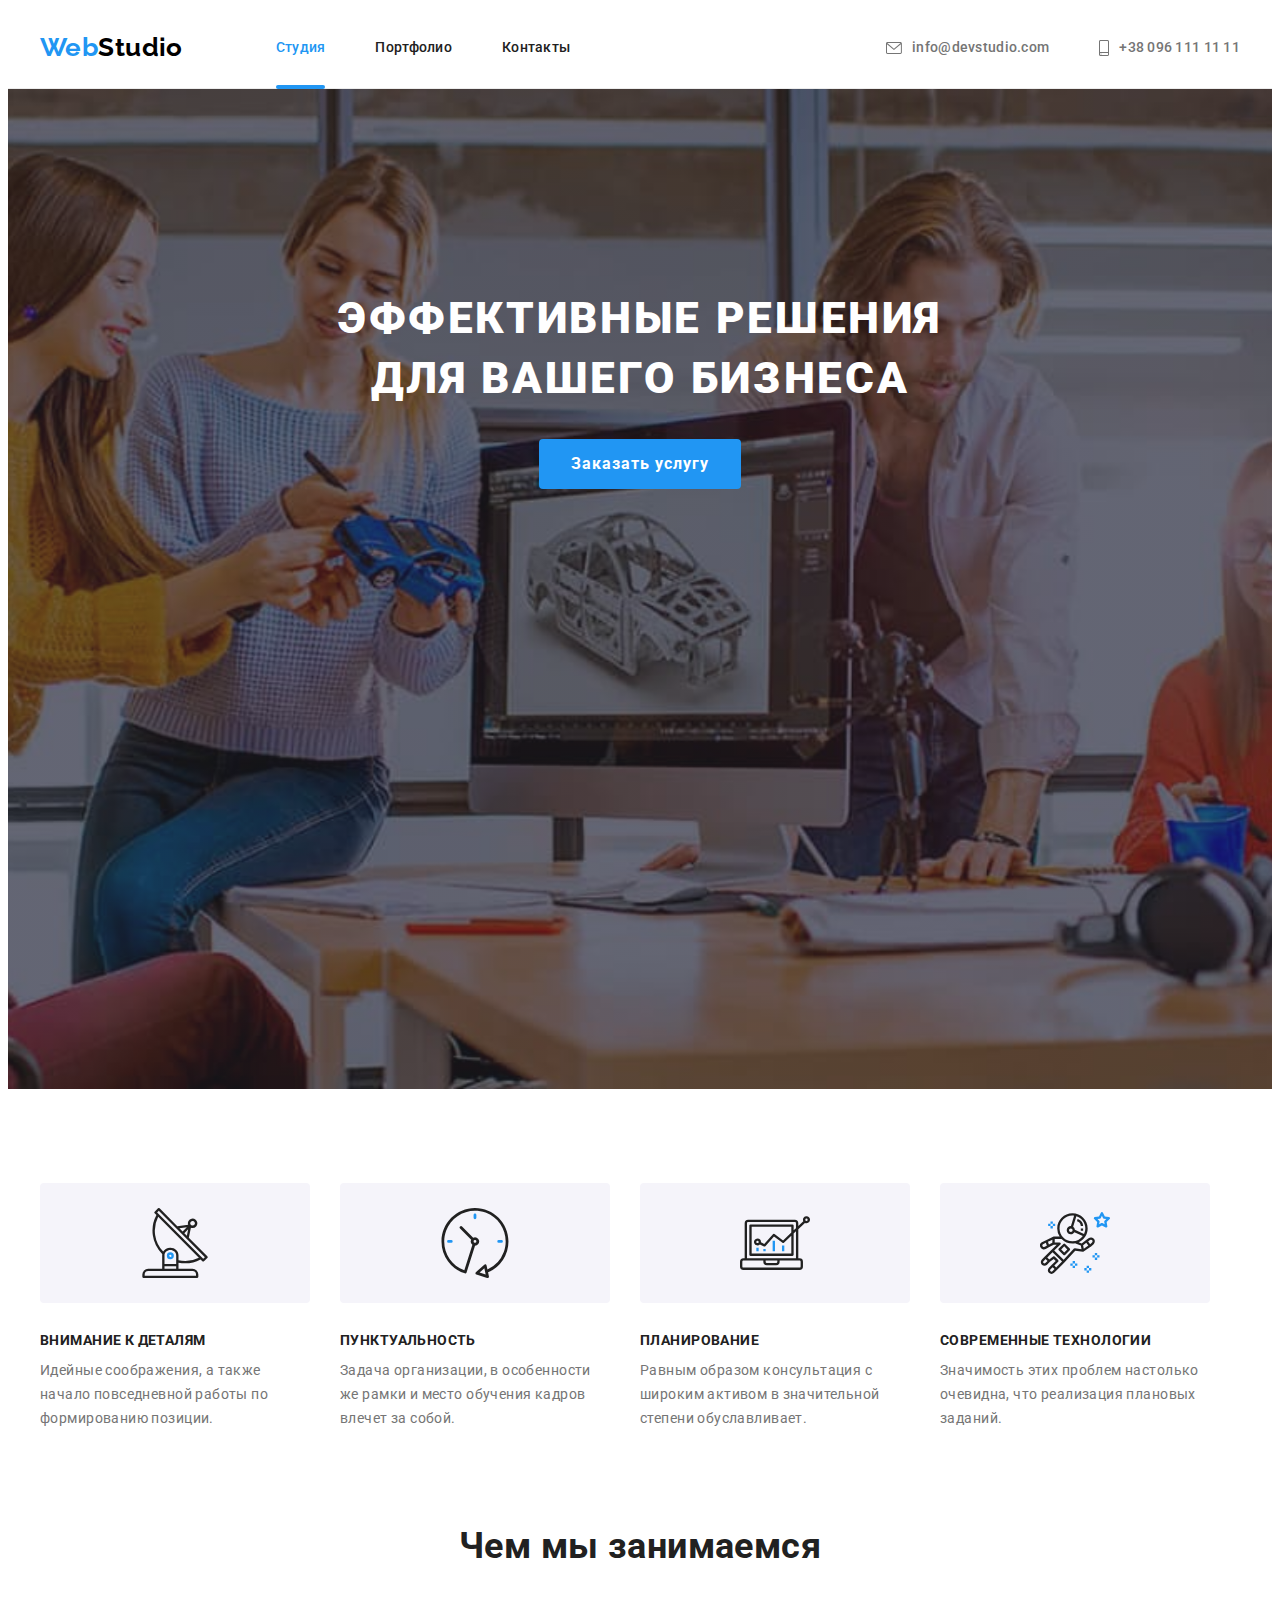
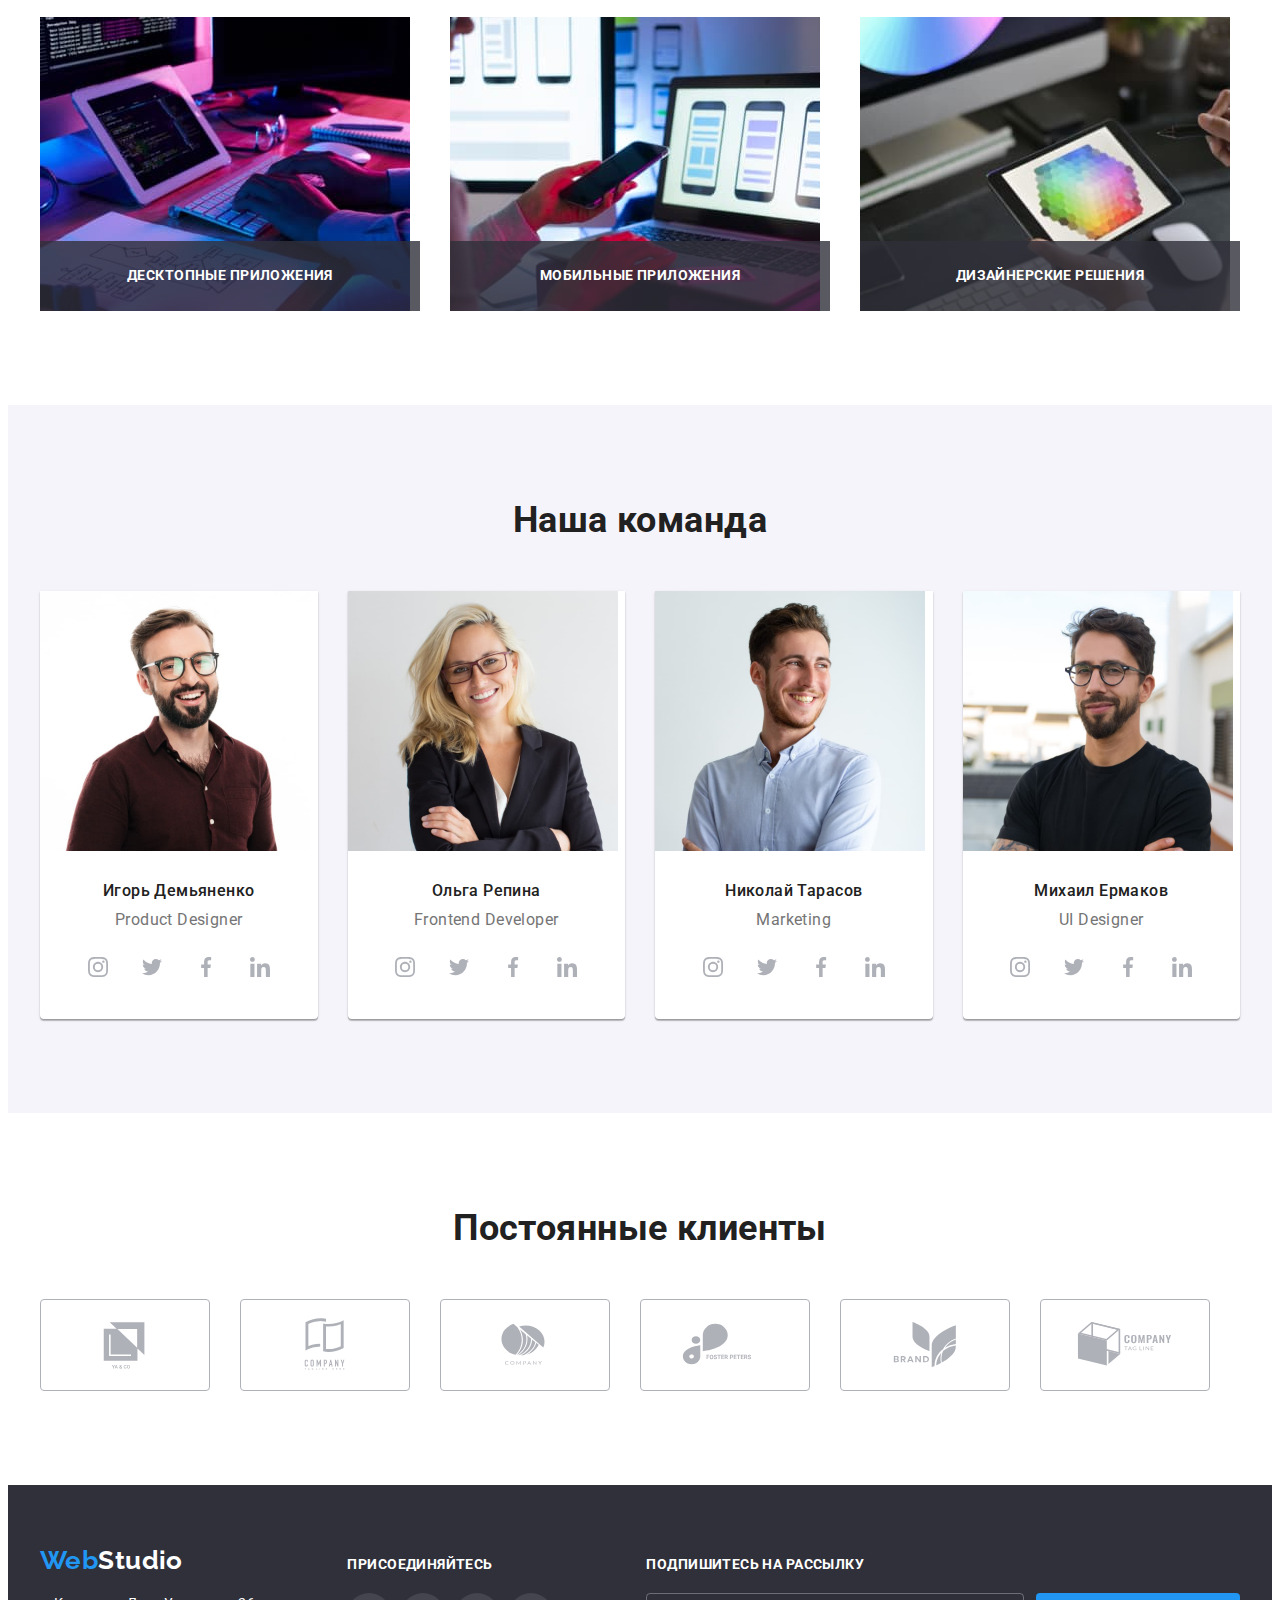
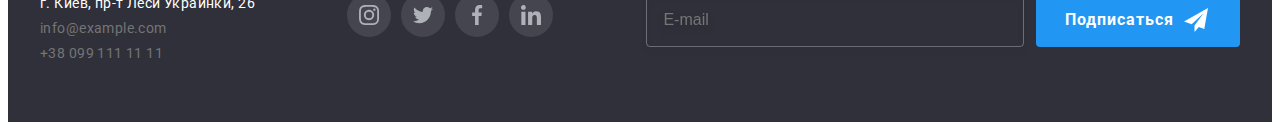
==== commit 02fba308: "add modal styles" ====
--- a/index.html
+++ b/index.html
@@ -44,13 +44,13 @@
 
             <ul class="contacts">
                 <li class="contacts-item">                                           
-                    <a href="mailto:info@devstudio.com" class="contacts-link">
+                    <a href="mailto:info@devstudio.com" class="contacts-link contacts-link-header">
                         <svg class="contacts-item-icon" width="16px" height="12px">
                         <use href="images/icons.svg#icon-envelope-hover"></use>
                     </svg>info@devstudio.com</a>
                 </li>
                 <li class="contacts-item">
-                    <a href="tel:+380961111111" class="contacts-link">
+                    <a href="tel:+380961111111" class="contacts-link contacts-link-header">
                         <svg class="contacts-item-icon" width="10px" height="16px">
                             <use href="images/icons.svg#icon-smartphone"></use>
                         </svg>+38 096 111 11 11</a>
@@ -447,41 +447,48 @@
             </button>
             <p class="modal-title">Оставьте свои данные, мы вам перезвоним</p>
             <form class="modal-form">
-                <div class="form-field">
-                    <label class="modal-label">Имя 
-                        <span class="input-wrap">
-                            <input type="text" name="user-name" id="user-name" class="modal-input" required> 
-                            <svg width="18px" height="18px" class="modal-icon">
-                                <use href="./images/icons.svg#icon-person-black"></use>
+                <label class="modal-label">Имя 
+                    <span class="input-wrap">
+                        <input type="text" name="user-name" class="modal-input" required> 
+                        <svg width="18px" height="18px" class="modal-icon">
+                            <use href="./images/icons.svg#icon-person-black"></use>
+                        </svg>
+                    </span>
+                </label>
+                <label class="modal-label">Телефон
+                    <span class="input-wrap">
+                        <input type="text" name="user-tel" class="modal-input" required>
+                        <svg width="18px" height="18px" class="modal-icon">
+                            <use href="./images/icons.svg#icon-phone-black"></use>
+                        </svg>
+                    </span>
+                </label>
+                <label class="modal-label">Почта
+                    <span class="input-wrap">
+                        <input type="text" name="user-mail" class="modal-input" required>
+                        <svg width="18px" height="18px" class="modal-icon">
+                            <use href="./images/icons.svg#icon-email-black"></use>
+                        </svg>
+                    </span>
+                </label>            
+                <label class="modal-label">Комментарий
+                    <textarea name="coments" class="coments" placeholder="Введите текст"></textarea>
+                </label>
+                <div class="form-wrap">
+                    <input type="checkbox" class="modal-check visually-hidden" id="modal-check" name="modal-check" />
+                    <label for="modal-check" class="modal-check-text">
+                        <span class="check-wrap">
+                            <svg class="modal-check-icon" width="16" height="15">
+                                <use href="./images/icons.svg#icon-check">
+                                </use>
                             </svg>
                         </span>
+                        Соглашаюсь с рассылкой и принимаю &#160; <a href="" class="checkbox-link">Условия договора</a>
                     </label>
-                    <label for="user-tel" class="modal-label">Телефон
-                        <span class="input-wrap">
-                            <input type="text" name="user-tel" id="user-tel" class="modal-input" required>
-                            <svg width="18px" height="18px" class="modal-icon">
-                                <use href="./images/icons.svg#icon-phone-black"></use>
-                            </svg>
-                        </span>
-                    </label>
-                    <label for="user-mail" class="modal-label">Почта
-                        <span class="input-wrap">
-                            <input type="text" name="user-mail" id="user-mail" class="modal-input" required>
-                            <svg width="18px" height="18px" class="modal-icon">
-                                <use href="./images/icons.svg#icon-email-black"></use>
-                            </svg>
-                        </span>
-                    </label>
-                    <label class="modal-label">Комментарий
-                        <textarea name="coments" class="coments" placeholder="Введите текст"></textarea>
-                    </label>
-                    <label class="checkbox-label" for="checkbox-input">
-                        <span class="checkbox-text">
-                            <input type="checkbox" class="checkbox-input" name="checkbox-input" id="checkbox-input">Соглашаюсь с рассылкой и принимаю &#160; <a href="" class="checkbox-link">Условия договора</a>
-                        </span>
-                    </label>
-                    <buttont type="submit" class="button modal-btn">Отправить</buttont>
-                </div>
+                </div>  
+                <div class="modal-btn">               
+                <button type="submit" class="button">Отправить</button>
+                </div> 
                 
             </form>
         </div>
--- a/css/styles.css
+++ b/css/styles.css
@@ -144,7 +144,7 @@
   position: absolute;
   background-color: var(--accent-color);
   left: 0;
-  bottom: 0;
+  bottom: -1px;
   border-radius: 2px;
 }
 
@@ -156,7 +156,9 @@
   font-weight: 500;
   letter-spacing: 0.02em;
 }
-
+.contacts-link-header {
+  padding: 32px 0;
+}
 .contacts-item + .contacts-item {
   margin-left: 50px;
 }
@@ -606,7 +608,8 @@
   border: 1px solid var(--secondary-border-color);
 }
 
-.portfolio-item:hover .portfolio-outward-text {
+.portfolio-link:hover .portfolio-outward-text,
+.portfolio-link:focus .portfolio-outward-text {
   transform: translateY(0);
 }
 
@@ -646,6 +649,7 @@
   top: 50%;
   left: 50%;
   transform: translate(-50%, -50%);
+  padding: 40px;
   width: 528px;
   height: 581px;
   background-color: var(--primary-white-color);
@@ -663,7 +667,13 @@
   background-color: transparent;
   border: 1px solid rgba(0, 0, 0, 0.1);
   border-radius: 50%;
+  transition: fill 250ms cubic-bezier(0.4, 0, 0.2, 1);
   cursor: pointer;
+}
+
+.modal-close-button:focus,
+.modal-close-button:hover {
+  fill: var(--accent-color);
 }
 
 .is-hidden {
@@ -672,14 +682,8 @@
   visibility: hidden;
 }
 
-.form-field {
-  margin-left: 40px;
-  width: 448px;
-}
-
 .modal-title {
-  margin-top: 40px;
-  margin-bottom: 28px;
+  margin-bottom: 12px;
   font-weight: 700;
   font-size: 20px;
   line-height: 1.15;
@@ -687,34 +691,33 @@
   color: var(--title-text-color);
 }
 
-.modal-form {
-  width: 448px;
-}
-
 .input-wrap {
+  display: block;
   position: relative;
-  margin-bottom: 30px;
-}
-
-.modal-input-wrap {
-  position: relative;
-  display: block;
+  margin-top: 4px;
 }
 
 .modal-icon {
   position: absolute;
   left: 12px;
-  top: 15%;
+  top: 50%;
   transform: translateY(-50%);
 }
 
 .modal-label {
+  display: block;
+  margin-bottom: 10px;
   font-size: 12px;
   line-height: 1.17;
   letter-spacing: 0.01em;
 }
 
+.modal-form > .modal-label:nth-child(4) {
+  margin-bottom: 0px;
+}
+
 .modal-input {
+  padding-left: 35px;
   width: 100%;
   height: 40px;
   border: 1px solid rgba(33, 33, 33, 0.2);
@@ -732,6 +735,19 @@
   resize: none;
 }
 
+.coments {
+  margin-top: 4px;
+  padding: 12px 16px;
+  display: block;
+  font-size: 12px;
+  line-height: 14px;
+  letter-spacing: 0.01em;
+}
+
+.coments::placeholder {
+  color: rgba(117, 117, 117, 0.5);
+}
+
 .checkbox-text {
   display: flex;
   justify-content: center;
@@ -744,27 +760,46 @@
   cursor: pointer;
 }
 
-.checkbox-label {
-  display: flex;
-  justify-content: center;
-  align-items: center;
-}
-
-.checkbox-label::before {
-  content: '';
-  width: 15px;
-  height: 16px;
-  border: 2px solid #212121;
+.modal-btn {
+  display: flex;
+  justify-content: center;
+  margin-top: 30px;
+}
+
+.modal-input:focus,
+.coments:focus,
+.modal-check:focus {
+  outline: 1px solid var(--accent-color);
+  border: transparent;
+}
+
+.modal-input:focus + .modal-icon {
+  fill: var(--accent-color);
+}
+
+.modal-check-text {
+  display: flex;
+  align-items: center;
+}
+
+.check-wrap {
+  display: flex;
+  align-items: center;
+  justify-content: center;
+  margin-right: 5px;
+  width: 16px;
+  height: 15px;
+  border: 2px solid var(--title-text-color);
   border-radius: 2px;
-  display: block;
-}
-
-.checkbox-input:checked + .checkbox-label::before {
-  background-color: var(--primary-black-color);
-}
-
-.modal-btn {
-  margin-top: 30px;
+}
+
+.modal-check-icon {
+  fill: transparent;
+}
+
+.modal-check:checked + .modal-check-text > .check-wrap {
+  background-color: var(--accent-color);
+  border: none;
 }
 
 /* Sub */
